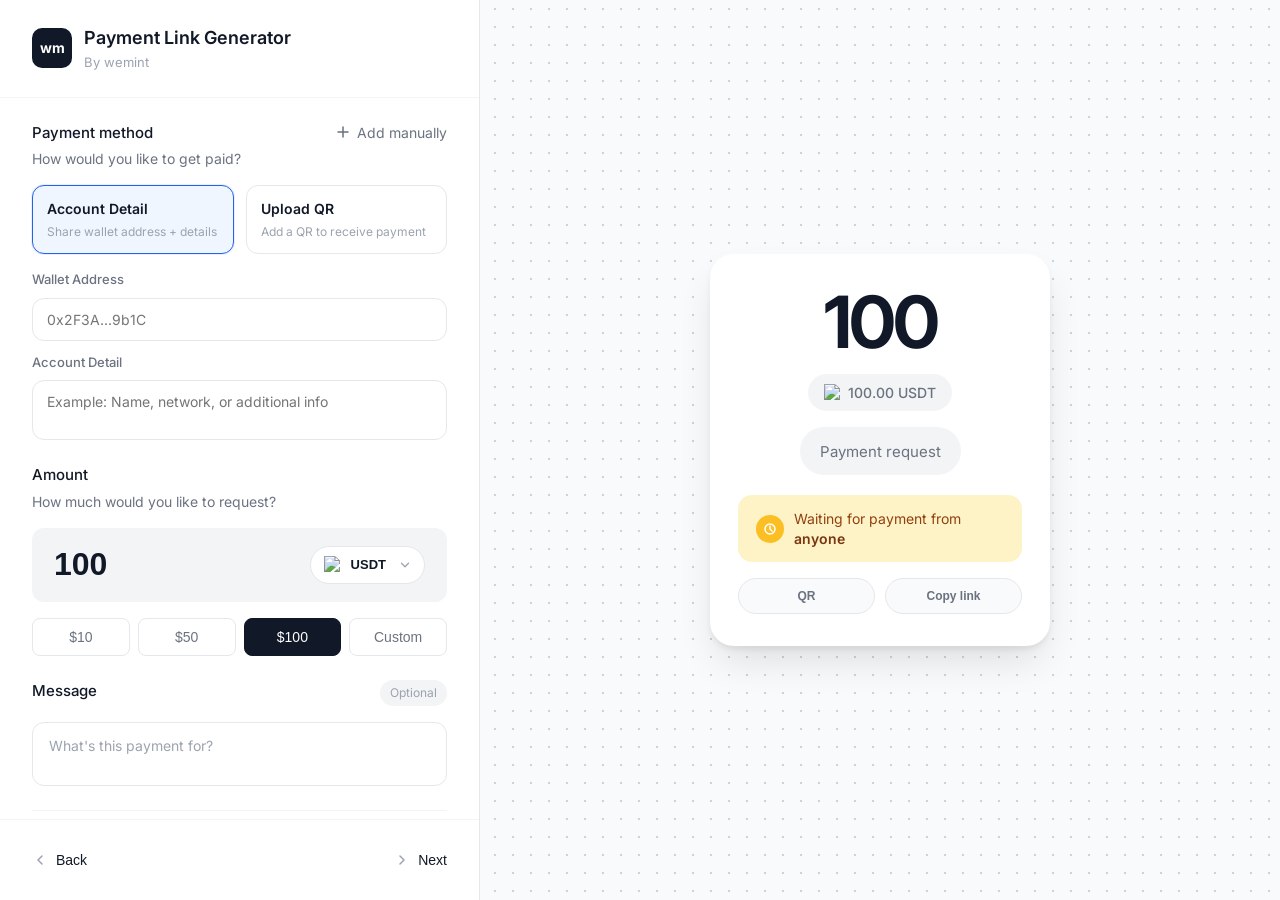
==== checkout.html @ 9725e775 "Initial commit" ====
<!doctype html>
<html lang="en">
  <head>
    <meta charset="UTF-8" />
    <meta name="viewport" content="width=device-width, initial-scale=1" />
    <title>wemint | Request Money</title>
    <link rel="icon" href="../favicon/main.svg" />
    <link rel="stylesheet" href="checkout.css" />
    <link
      href="https://fonts.googleapis.com/css2?family=Inter:wght@400;500;600;700&display=swap"
      rel="stylesheet"
    />
  </head>
  <body class="checkout-page">
    <div class="page-container">
      <!-- Left Panel: Form -->
      <section class="form-panel">
        <header class="form-header">
          <div class="brand">
            <div class="brand-icon">
              <svg width="40" height="40" viewBox="0 0 40 40" fill="none">
                <rect width="40" height="40" rx="10" fill="#111827"/>
                <text x="20" y="25" text-anchor="middle" fill="white" font-size="14" font-weight="700">wm</text>
              </svg>
            </div>
            <div class="brand-info">
              <h1 class="brand-title">Payment Link Generator</h1>
              <p class="brand-subtitle">By wemint</p>
            </div>
          </div>
        </header>

        <div class="form-content">
          <!-- Payment Method Section -->
          <div class="form-section">
            <div class="section-header">
              <div>
                <h2 class="section-title">Payment method</h2>
                <p class="section-subtitle">How would you like to get paid?</p>
              </div>
              <a href="#" class="link-action">
                <svg width="16" height="16" viewBox="0 0 16 16" fill="none">
                  <path d="M8 3V13M3 8H13" stroke="currentColor" stroke-width="1.5" stroke-linecap="round"/>
                </svg>
                Add manually
              </a>
            </div>

            <div class="receive-method">
              <div class="method-options">
                <label class="method-option">
                  <input type="radio" name="receiveMethod" value="details" checked />
                  <div class="method-card">
                    <span class="method-title">Account Detail</span>
                    <span class="method-subtitle">Share wallet address + details</span>
                  </div>
                </label>
                <label class="method-option">
                  <input type="radio" name="receiveMethod" value="qr" />
                  <div class="method-card">
                    <span class="method-title">Upload QR</span>
                    <span class="method-subtitle">Add a QR to receive payment</span>
                  </div>
                </label>
              </div>

              <div class="receive-details" id="receiveDetails">
                <label class="input-group">
                  <span class="input-label">Wallet Address</span>
                  <input
                    type="text"
                    class="text-input"
                    id="walletAddressInput"
                    placeholder="0x2F3A...9b1C"
                    autocomplete="off"
                  />
                </label>
                <label class="input-group">
                  <span class="input-label">Account Detail</span>
                  <textarea
                    class="text-area"
                    id="accountDetailInput"
                    placeholder="Example: Name, network, or additional info"
                    rows="2"
                  ></textarea>
                </label>
              </div>

              <div class="receive-qr hidden" id="receiveQr">
                <label class="upload-card" for="qrUpload">
                  <input type="file" id="qrUpload" accept="image/*" />
                  <div class="upload-icon">
                    <svg width="20" height="20" viewBox="0 0 20 20" fill="none">
                      <path d="M10 4V12" stroke="currentColor" stroke-width="1.5" stroke-linecap="round"/>
                      <path d="M6 8L10 12L14 8" stroke="currentColor" stroke-width="1.5" stroke-linecap="round" stroke-linejoin="round"/>
                      <rect x="3" y="14" width="14" height="3" rx="1.5" stroke="currentColor" stroke-width="1.5"/>
                    </svg>
                  </div>
                  <div class="upload-text">
                    <span class="upload-title">Upload QR to receive payment</span>
                    <span class="upload-subtitle">PNG, JPG up to 5MB</span>
                  </div>
                </label>
              </div>
            </div>

            
          </div>

          <!-- Amount Section -->
          <div class="form-section">
            <div class="section-header">
              <div>
                <h2 class="section-title">Amount</h2>
                <p class="section-subtitle">How much would you like to request?</p>
              </div>
            </div>

            <div class="amount-input-wrapper">
              <input type="number" id="amountInput" class="amount-input" value="100" min="0" step="0.01" />
              <button class="unit-dropdown" id="unitDropdown" type="button">
                <div class="asset-icon tether">
                  <img
                    src="https://cryptologos.cc/logos/tether-usdt-logo.svg?v=002"
                    alt="Tether logo"
                    width="18"
                    height="18"
                  />
                </div>
                <span class="unit-label">USDT</span>
                <svg class="chevron" width="14" height="14" viewBox="0 0 16 16" fill="none">
                  <path d="M4 6L8 10L12 6" stroke="currentColor" stroke-width="1.5" stroke-linecap="round" stroke-linejoin="round"/>
                </svg>
              </button>
            </div>

            <div class="quick-amounts">
              <button class="quick-amount-btn" data-amount="10">$10</button>
              <button class="quick-amount-btn" data-amount="50">$50</button>
              <button class="quick-amount-btn active" data-amount="100">$100</button>
              <button class="quick-amount-btn" data-amount="custom">Custom</button>
            </div>
          </div>

          <!-- Message Section -->
          <div class="form-section">
            <div class="section-header">
              <h2 class="section-title">Message</h2>
              <span class="optional-badge">Optional</span>
            </div>
            <textarea id="messageInput" class="description-input" placeholder="What's this payment for?" rows="2"></textarea>
          </div>

          <!-- Receive Message Toggle -->
          <div class="fiat-toggle">
            <span class="fiat-label">Receive Message</span>
            <label class="toggle">
              <input type="checkbox" id="receiveMessageToggle" />
              <span class="toggle-slider"></span>
            </label>
          </div>
        </div>

        <!-- Navigation Footer -->
        <footer class="form-footer">
          <button class="nav-btn back">
            <svg width="16" height="16" viewBox="0 0 16 16" fill="none">
              <path d="M10 12L6 8L10 4" stroke="currentColor" stroke-width="1.5" stroke-linecap="round" stroke-linejoin="round"/>
            </svg>
            Back
          </button>
          <button class="nav-btn next">
            Next
            <svg width="16" height="16" viewBox="0 0 16 16" fill="none">
              <path d="M6 4L10 8L6 12" stroke="currentColor" stroke-width="1.5" stroke-linecap="round" stroke-linejoin="round"/>
            </svg>
            
          </button>
        </footer>
      </section>

      <!-- Right Panel: Preview -->
      <section class="preview-panel">
        <!-- Floating Payment Card -->
        <div class="preview-card">
          <div class="payment-amount">
            <span class="amount-value" id="previewAmount">100</span>
          </div>

          <div class="payment-crypto">
            <img
              src="https://cryptologos.cc/logos/tether-usdt-logo.svg?v=002"
              alt="Tether logo"
              width="16"
              height="16"
            />
            <span id="previewCrypto">100.00 USDT</span>
          </div>

          <div class="payment-message" id="previewMessageWrap">
            <span id="previewMessage">Payment request</span>
          </div>

          <div class="payment-status">
            <div class="status-icon">
              <svg width="14" height="14" viewBox="0 0 14 14" fill="none">
                <circle cx="7" cy="7" r="5" stroke="currentColor" stroke-width="1.5"/>
                <path d="M7 4V7L9 9" stroke="currentColor" stroke-width="1.5" stroke-linecap="round"/>
              </svg>
            </div>
            <span>Waiting for payment from <strong id="previewRecipient">anyone</strong></span>
          </div>

          <div class="share-row">
            <button class="share-pill" type="button">QR</button>
            <button class="share-pill" type="button">Copy link</button>
          </div>
        </div>
      </section>
    </div>

    <script src="checkout.js"></script>
  </body>
</html>
---- checkout.css ----
:root {
  --bg: #f8fafc;
  --card: #ffffff;
  --text: #111827;
  --text-secondary: #6b7280;
  --text-muted: #9ca3af;
  --border: #e5e7eb;
  --border-light: #f3f4f6;
  --accent: #2563eb;
  --accent-light: #eff6ff;
  --tether: #26A17B;
  --radius: 12px;
  --radius-sm: 8px;
}

* {
  box-sizing: border-box;
  margin: 0;
  padding: 0;
}

body.checkout-page {
  font-family: 'Inter', -apple-system, BlinkMacSystemFont, 'Segoe UI', sans-serif;
  background-color: #f8fafc;
  background-image: radial-gradient(rgba(148, 163, 184, 0.45) 1px, transparent 0);
  background-size: 18px 18px;
  color: var(--text);
  min-height: 100vh;
  line-height: 1.5;
}

/* Page Layout */
.page-container {
  display: grid;
  grid-template-columns: 480px 1fr;
  min-height: 100vh;
}

/* Left Panel - Form */
.form-panel {
  background: var(--card);
  border-right: 1px solid var(--border);
  display: flex;
  flex-direction: column;
  overflow-y: auto;
  max-height: 100vh;
}

.form-header {
  padding: 24px 32px;
  border-bottom: 1px solid var(--border-light);
}

.brand {
  display: flex;
  align-items: center;
  gap: 12px;
}

.brand-icon {
  width: 40px;
  height: 40px;
  display: flex;
  align-items: center;
  justify-content: center;
}

.brand-icon svg {
  width: 40px;
  height: 40px;
}

.brand-title {
  font-size: 18px;
  font-weight: 600;
  margin: 0;
}

.brand-subtitle {
  font-size: 13px;
  color: var(--text-muted);
  margin: 2px 0 0;
}

.form-content {
  flex: 1;
  padding: 24px 32px;
  display: flex;
  flex-direction: column;
  gap: 24px;
  overflow-y: auto;
}

/* Form Sections */
.form-section {
  display: flex;
  flex-direction: column;
  gap: 16px;
}

.section-header {
  display: flex;
  justify-content: space-between;
  align-items: flex-start;
  gap: 16px;
}

.section-title {
  font-size: 15px;
  font-weight: 500;
  margin: 0;
}

.section-subtitle {
  font-size: 14px;
  color: var(--text-secondary);
  margin: 4px 0 0;
}

.link-action {
  display: flex;
  align-items: center;
  gap: 6px;
  color: var(--text-secondary);
  text-decoration: none;
  font-size: 14px;
  transition: color 0.2s;
}

.link-action:hover {
  color: var(--text);
}

.asset-icon {
  width: 24px;
  height: 24px;
  border-radius: 50%;
  display: flex;
  align-items: center;
  justify-content: center;
}

.asset-icon svg {
  width: 20px;
  height: 20px;
}

.chevron {
  color: var(--text-muted);
  margin-left: 4px;
}

/* Payment method style */
.receive-method {
  display: flex;
  flex-direction: column;
  gap: 16px;
}

.method-options {
  display: grid;
  grid-template-columns: repeat(2, minmax(0, 1fr));
  gap: 12px;
}

.method-option input {
  position: absolute;
  opacity: 0;
  pointer-events: none;
}

.method-card {
  border: 1px solid var(--border);
  border-radius: var(--radius);
  padding: 12px 14px;
  display: flex;
  flex-direction: column;
  gap: 4px;
  background: var(--card);
  cursor: pointer;
  transition: all 0.2s;
}

.method-option input:checked + .method-card {
  border-color: var(--accent);
  background: var(--accent-light);
  box-shadow: 0 0 0 1px rgba(37, 99, 235, 0.1);
}

.method-title {
  font-size: 14px;
  font-weight: 600;
  color: var(--text);
}

.method-subtitle {
  font-size: 12px;
  color: var(--text-muted);
}

.receive-details,
.receive-qr {
  display: flex;
  flex-direction: column;
  gap: 12px;
}

.input-group {
  display: flex;
  flex-direction: column;
  gap: 8px;
}

.input-label {
  font-size: 13px;
  font-weight: 500;
  color: var(--text-secondary);
}

.text-input,
.text-area {
  width: 100%;
  padding: 12px 14px;
  border: 1px solid var(--border);
  border-radius: var(--radius);
  font-size: 14px;
  font-family: inherit;
  color: var(--text);
  background: var(--card);
  outline: none;
  transition: border-color 0.2s;
}

.text-area {
  resize: none;
}

.text-input:focus,
.text-area:focus {
  border-color: var(--accent);
}

.upload-card {
  position: relative;
  border: 1px dashed #cbd5f5;
  border-radius: var(--radius);
  padding: 16px;
  display: flex;
  align-items: center;
  gap: 12px;
  background: #f8faff;
  cursor: pointer;
  transition: all 0.2s;
}

.upload-card:hover {
  border-color: var(--accent);
  background: #eef2ff;
}

.upload-card input {
  position: absolute;
  inset: 0;
  opacity: 0;
  cursor: pointer;
}

.upload-icon {
  width: 36px;
  height: 36px;
  border-radius: 12px;
  background: white;
  border: 1px solid var(--border);
  display: flex;
  align-items: center;
  justify-content: center;
  color: var(--accent);
  flex-shrink: 0;
}

.upload-text {
  display: flex;
  flex-direction: column;
  gap: 4px;
}

.upload-title {
  font-size: 14px;
  font-weight: 600;
  color: var(--text);
}

.upload-subtitle {
  font-size: 12px;
  color: var(--text-muted);
}

/* Amount Input */
.amount-input-wrapper {
  display: flex;
  align-items: center;
  gap: 8px;
  padding: 16px 20px;
  background: var(--border-light);
  border-radius: var(--radius);
  border: 2px solid transparent;
  transition: all 0.2s;
}

.amount-input-wrapper:focus-within {
  border-color: var(--accent);
  background: var(--card);
}

.amount-input {
  flex: 1;
  border: none;
  background: transparent;
  font-size: 32px;
  font-weight: 600;
  color: var(--text);
  outline: none;
  min-width: 0;
}

.amount-input::-webkit-inner-spin-button,
.amount-input::-webkit-outer-spin-button {
  -webkit-appearance: none;
  margin: 0;
}

.unit-dropdown {
  display: inline-flex;
  align-items: center;
  gap: 8px;
  padding: 8px 12px;
  background: var(--card);
  border: 1px solid var(--border);
  border-radius: 999px;
  font-size: 13px;
  font-weight: 600;
  color: var(--text);
  cursor: pointer;
  transition: all 0.2s;
}

.unit-dropdown:hover {
  border-color: #d1d5db;
}

.unit-dropdown .asset-icon {
  width: 20px;
  height: 20px;
}

.unit-label {
  line-height: 1;
}

/* Quick Amount Buttons */
.quick-amounts {
  display: flex;
  gap: 8px;
}

.quick-amount-btn {
  flex: 1;
  padding: 10px 16px;
  background: var(--card);
  border: 1px solid var(--border);
  border-radius: var(--radius-sm);
  font-size: 14px;
  font-weight: 500;
  color: var(--text-secondary);
  cursor: pointer;
  transition: all 0.2s;
}

.quick-amount-btn:hover {
  border-color: #d1d5db;
  color: var(--text);
}

.quick-amount-btn.active {
  background: var(--text);
  border-color: var(--text);
  color: white;
}

/* Promo Card */
.promo-card {
  display: flex;
  align-items: center;
  gap: 16px;
  padding: 16px 20px;
  background: var(--card);
  border: 1px solid var(--border);
  border-radius: var(--radius);
}

.promo-icons {
  display: flex;
  align-items: center;
  gap: 8px;
}

.promo-icon {
  width: 32px;
  height: 32px;
  border-radius: 8px;
  display: flex;
  align-items: center;
  justify-content: center;
}

.promo-icon svg {
  width: 24px;
  height: 24px;
}

.promo-arrow {
  color: var(--text-muted);
}

.promo-badge {
  padding: 4px 10px;
  background: #dcfce7;
  color: #16a34a;
  font-size: 12px;
  font-weight: 600;
  border-radius: 999px;
  white-space: nowrap;
}

.promo-content {
  flex: 1;
  min-width: 0;
}

.promo-title {
  font-size: 14px;
  font-weight: 500;
  margin: 0;
  color: var(--text);
}

.promo-link {
  font-size: 13px;
  color: var(--text-secondary);
  text-decoration: underline;
  text-underline-offset: 2px;
}

/* Description Input */
.description-input {
  padding: 14px 16px;
  background: var(--card);
  border: 1px solid var(--border);
  border-radius: var(--radius);
  font-family: inherit;
  font-size: 14px;
  color: var(--text);
  resize: none;
  outline: none;
  transition: border-color 0.2s;
}

.description-input:focus {
  border-color: var(--accent);
}

.description-input::placeholder {
  color: var(--text-muted);
}

.optional-badge {
  font-size: 12px;
  color: var(--text-muted);
  padding: 4px 10px;
  background: var(--border-light);
  border-radius: 999px;
}

/* Fiat Toggle */
.fiat-toggle {
  display: flex;
  align-items: center;
  justify-content: space-between;
  padding: 16px 0;
  border-top: 1px solid var(--border-light);
}

.fiat-label {
  font-size: 15px;
  font-weight: 500;
}

.toggle {
  position: relative;
  display: inline-block;
  width: 44px;
  height: 24px;
}

.toggle input {
  opacity: 0;
  width: 0;
  height: 0;
}

.toggle-slider {
  position: absolute;
  cursor: pointer;
  inset: 0;
  background: var(--border);
  border-radius: 24px;
  transition: 0.2s;
}

.toggle-slider::before {
  content: '';
  position: absolute;
  width: 18px;
  height: 18px;
  left: 3px;
  bottom: 3px;
  background: white;
  border-radius: 50%;
  transition: 0.2s;
  box-shadow: 0 1px 3px rgba(0,0,0,0.1);
}

.toggle input:checked + .toggle-slider {
  background: var(--accent);
}

.toggle input:checked + .toggle-slider::before {
  transform: translateX(20px);
}

/* Form Footer - Navigation */
.form-footer {
  display: flex;
  justify-content: space-between;
  padding: 20px 32px;
  border-top: 1px solid var(--border-light);
  background: var(--card);
}

.nav-btn {
  display: flex;
  align-items: center;
  gap: 8px;
  padding: 12px 0;
  background: transparent;
  border: none;
  font-size: 14px;
  font-weight: 500;
  color: var(--text);
  cursor: pointer;
  transition: color 0.2s;
}

.nav-btn:hover {
  color: var(--accent);
}

.nav-btn svg {
  color: var(--text-muted);
}

.nav-hint {
  display: block;
  font-size: 12px;
  font-weight: 400;
  color: var(--text-muted);
  margin-top: 2px;
}

.nav-btn.back {
  flex-direction: row;
}

.nav-btn.back .nav-hint {
  order: 1;
  margin-left: 24px;
}

.nav-btn.next {
  flex-direction: row-reverse;
  text-align: right;
}

.nav-btn.next .nav-hint {
  order: -1;
  margin-right: 24px;
}

/* ================================
   Right Panel - Preview
   ================================ */
.preview-panel {
  position: relative;
  display: flex;
  align-items: center;
  justify-content: center;
  padding: 48px;
  overflow: hidden;
  background: transparent;
}

.preview-panel::before {
  content: none;
}

/* ================================
   Floating Payment Card
   ================================ */
.preview-card {
  position: relative;
  z-index: 1;
  width: 100%;
  max-width: 340px;
  background: white;
  border-radius: 24px;
  padding: 32px 28px;
  display: flex;
  flex-direction: column;
  align-items: center;
  gap: 16px;
  box-shadow:
    0 4px 6px -1px rgba(0, 0, 0, 0.08),
    0 20px 40px -8px rgba(0, 0, 0, 0.12),
    0 0 0 1px rgba(255, 255, 255, 0.1);
}

/* Amount Display */
.amount-value {
  font-size: 72px;
  font-weight: 700;
  color: var(--text);
  line-height: 1;
  letter-spacing: -3px;
}

/* Crypto Info */
.payment-crypto {
  display: flex;
  align-items: center;
  gap: 8px;
  padding: 8px 16px;
  background: var(--border-light);
  border-radius: 999px;
}

.payment-crypto svg {
  flex-shrink: 0;
}

.payment-crypto span {
  font-size: 14px;
  font-weight: 500;
  color: var(--text-secondary);
}

/* Message Bubble */
.payment-message {
  background: var(--border-light);
  padding: 12px 20px;
  border-radius: 999px;
  max-width: 100%;
}

.payment-message span {
  font-size: 15px;
  color: var(--text-secondary);
}

/* Status Indicator */
.payment-status {
  display: flex;
  align-items: center;
  gap: 10px;
  padding: 14px 18px;
  background: #fef3c7;
  border-radius: 14px;
  width: 100%;
  margin-top: 4px;
}

.status-icon {
  width: 28px;
  height: 28px;
  border-radius: 50%;
  background: #fbbf24;
  color: white;
  display: flex;
  align-items: center;
  justify-content: center;
  flex-shrink: 0;
}

.payment-status span {
  font-size: 14px;
  color: #92400e;
  line-height: 1.4;
}

.payment-status strong {
  color: #78350f;
  font-weight: 600;
}

.share-row {
  width: 100%;
  display: grid;
  grid-template-columns: repeat(2, minmax(0, 1fr));
  gap: 10px;
}

.share-pill {
  border: 1px solid var(--border);
  background: #f9fafb;
  border-radius: 999px;
  padding: 10px 12px;
  font-size: 12px;
  font-weight: 600;
  color: var(--text-secondary);
  cursor: pointer;
}

/* Responsive */
@media (max-width: 1024px) {
  .page-container {
    grid-template-columns: 1fr;
  }

  .form-panel {
    max-height: none;
    border-right: none;
    border-bottom: 1px solid var(--border);
  }

  .preview-panel {
    padding: 64px 24px;
    min-height: 500px;
  }
}

@media (max-width: 640px) {
  .form-header,
  .form-content,
  .form-footer {
    padding-left: 20px;
    padding-right: 20px;
  }

  .preview-card {
    max-width: 300px;
    padding: 28px 24px;
  }

  .amount-value {
    font-size: 56px;
  }


  .quick-amounts {
    flex-wrap: wrap;
  }

  .quick-amount-btn {
    flex: 0 0 calc(50% - 4px);
  }

  .method-options {
    grid-template-columns: 1fr;
  }
}

/* Hidden utility */
.hidden {
  display: none !important;
}
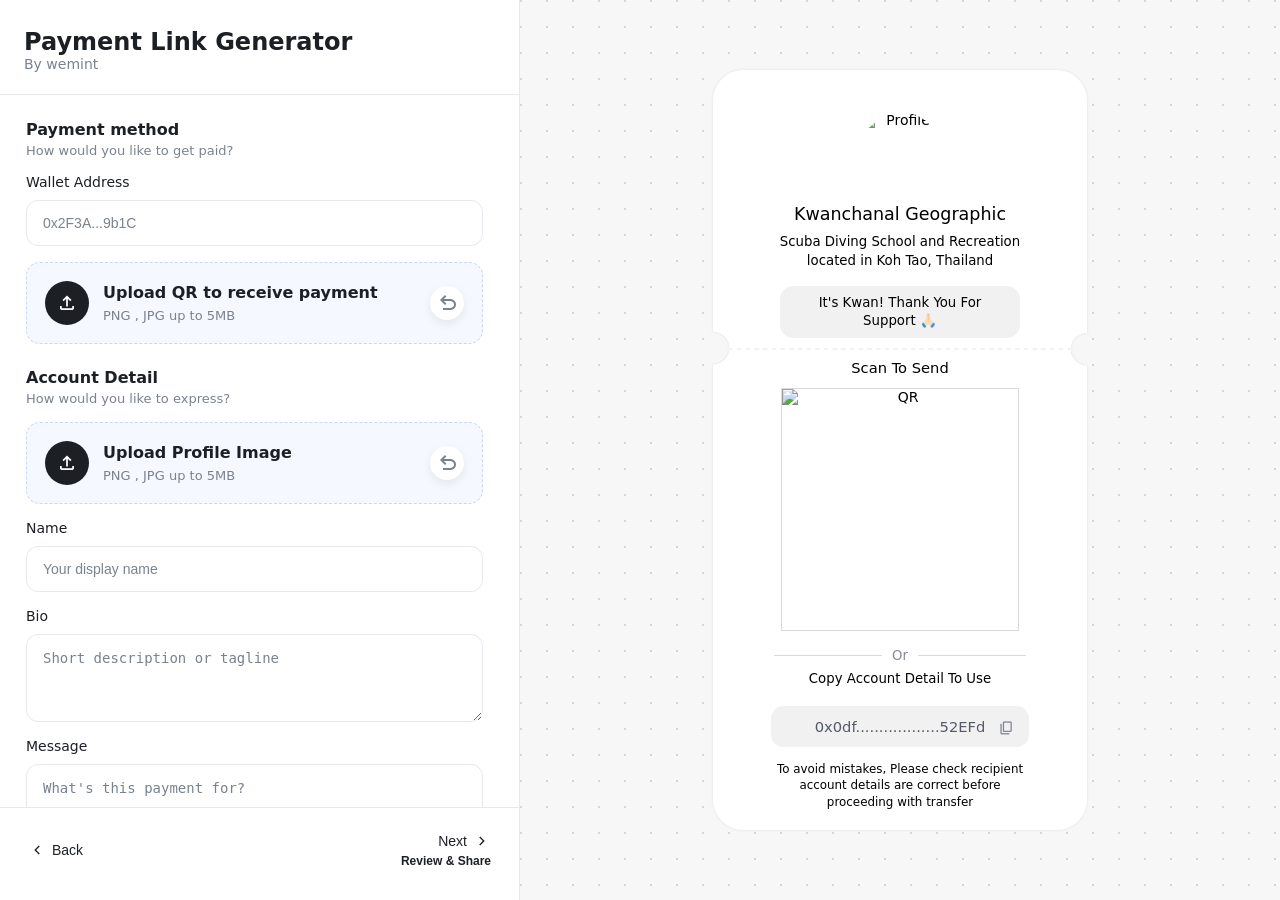
==== commit 2b103336: "Add review share and download" ====
--- a/checkout.html
+++ b/checkout.html
@@ -1,224 +1,205 @@
 <!doctype html>
-<html lang="en">
+<html lang="th">
   <head>
     <meta charset="UTF-8" />
     <meta name="viewport" content="width=device-width, initial-scale=1" />
-    <title>wemint | Request Money</title>
-    <link rel="icon" href="../favicon/main.svg" />
+    <title>Payment Link Generator</title>
+    <link
+      rel="stylesheet"
+      href="https://fonts.googleapis.com/css2?family=Material+Symbols+Outlined:opsz,wght,FILL,GRAD@20..48,100..700,0..1,-50..200"
+    />
+    <link
+      rel="stylesheet"
+      href="https://cdnjs.cloudflare.com/ajax/libs/cropperjs/1.5.6/cropper.min.css"
+    />
     <link rel="stylesheet" href="checkout.css" />
-    <link
-      href="https://fonts.googleapis.com/css2?family=Inter:wght@400;500;600;700&display=swap"
-      rel="stylesheet"
-    />
   </head>
-  <body class="checkout-page">
-    <div class="page-container">
-      <!-- Left Panel: Form -->
-      <section class="form-panel">
-        <header class="form-header">
-          <div class="brand">
-            <div class="brand-icon">
-              <svg width="40" height="40" viewBox="0 0 40 40" fill="none">
-                <rect width="40" height="40" rx="10" fill="#111827"/>
-                <text x="20" y="25" text-anchor="middle" fill="white" font-size="14" font-weight="700">wm</text>
-              </svg>
-            </div>
-            <div class="brand-info">
-              <h1 class="brand-title">Payment Link Generator</h1>
-              <p class="brand-subtitle">By wemint</p>
-            </div>
+  <body>
+    <div class="app">
+      <aside class="sidebar">
+        <header class="sidebar__header">
+          <div class="sidebar__logo">wm</div>
+          <div>
+            <h1>Payment Link Generator</h1>
+            <p class="muted">By wemint</p>
           </div>
         </header>
 
-        <div class="form-content">
-          <!-- Payment Method Section -->
-          <div class="form-section">
-            <div class="section-header">
-              <div>
-                <h2 class="section-title">Payment method</h2>
-                <p class="section-subtitle">How would you like to get paid?</p>
-              </div>
-              <a href="#" class="link-action">
-                <svg width="16" height="16" viewBox="0 0 16 16" fill="none">
-                  <path d="M8 3V13M3 8H13" stroke="currentColor" stroke-width="1.5" stroke-linecap="round"/>
-                </svg>
-                Add manually
-              </a>
-            </div>
-
-            <div class="receive-method">
-              <div class="method-options">
-                <label class="method-option">
-                  <input type="radio" name="receiveMethod" value="details" checked />
-                  <div class="method-card">
-                    <span class="method-title">Account Detail</span>
-                    <span class="method-subtitle">Share wallet address + details</span>
-                  </div>
-                </label>
-                <label class="method-option">
-                  <input type="radio" name="receiveMethod" value="qr" />
-                  <div class="method-card">
-                    <span class="method-title">Upload QR</span>
-                    <span class="method-subtitle">Add a QR to receive payment</span>
-                  </div>
-                </label>
-              </div>
-
-              <div class="receive-details" id="receiveDetails">
-                <label class="input-group">
-                  <span class="input-label">Wallet Address</span>
-                  <input
-                    type="text"
-                    class="text-input"
-                    id="walletAddressInput"
-                    placeholder="0x2F3A...9b1C"
-                    autocomplete="off"
-                  />
-                </label>
-                <label class="input-group">
-                  <span class="input-label">Account Detail</span>
-                  <textarea
-                    class="text-area"
-                    id="accountDetailInput"
-                    placeholder="Example: Name, network, or additional info"
-                    rows="2"
-                  ></textarea>
-                </label>
-              </div>
-
-              <div class="receive-qr hidden" id="receiveQr">
-                <label class="upload-card" for="qrUpload">
-                  <input type="file" id="qrUpload" accept="image/*" />
-                  <div class="upload-icon">
-                    <svg width="20" height="20" viewBox="0 0 20 20" fill="none">
-                      <path d="M10 4V12" stroke="currentColor" stroke-width="1.5" stroke-linecap="round"/>
-                      <path d="M6 8L10 12L14 8" stroke="currentColor" stroke-width="1.5" stroke-linecap="round" stroke-linejoin="round"/>
-                      <rect x="3" y="14" width="14" height="3" rx="1.5" stroke="currentColor" stroke-width="1.5"/>
-                    </svg>
-                  </div>
-                  <div class="upload-text">
-                    <span class="upload-title">Upload QR to receive payment</span>
-                    <span class="upload-subtitle">PNG, JPG up to 5MB</span>
-                  </div>
-                </label>
-              </div>
-            </div>
-
-            
-          </div>
-
-          <!-- Amount Section -->
-          <div class="form-section">
-            <div class="section-header">
-              <div>
-                <h2 class="section-title">Amount</h2>
-                <p class="section-subtitle">How much would you like to request?</p>
-              </div>
-            </div>
-
-            <div class="amount-input-wrapper">
-              <input type="number" id="amountInput" class="amount-input" value="100" min="0" step="0.01" />
-              <button class="unit-dropdown" id="unitDropdown" type="button">
-                <div class="asset-icon tether">
-                  <img
-                    src="https://cryptologos.cc/logos/tether-usdt-logo.svg?v=002"
-                    alt="Tether logo"
-                    width="18"
-                    height="18"
-                  />
-                </div>
-                <span class="unit-label">USDT</span>
-                <svg class="chevron" width="14" height="14" viewBox="0 0 16 16" fill="none">
-                  <path d="M4 6L8 10L12 6" stroke="currentColor" stroke-width="1.5" stroke-linecap="round" stroke-linejoin="round"/>
-                </svg>
-              </button>
-            </div>
-
-            <div class="quick-amounts">
-              <button class="quick-amount-btn" data-amount="10">$10</button>
-              <button class="quick-amount-btn" data-amount="50">$50</button>
-              <button class="quick-amount-btn active" data-amount="100">$100</button>
-              <button class="quick-amount-btn" data-amount="custom">Custom</button>
-            </div>
-          </div>
-
-          <!-- Message Section -->
-          <div class="form-section">
-            <div class="section-header">
-              <h2 class="section-title">Message</h2>
-              <span class="optional-badge">Optional</span>
-            </div>
-            <textarea id="messageInput" class="description-input" placeholder="What's this payment for?" rows="2"></textarea>
-          </div>
-
-          <!-- Receive Message Toggle -->
-          <div class="fiat-toggle">
-            <span class="fiat-label">Receive Message</span>
-            <label class="toggle">
-              <input type="checkbox" id="receiveMessageToggle" />
-              <span class="toggle-slider"></span>
-            </label>
-          </div>
-        </div>
-
-        <!-- Navigation Footer -->
-        <footer class="form-footer">
-          <button class="nav-btn back">
-            <svg width="16" height="16" viewBox="0 0 16 16" fill="none">
-              <path d="M10 12L6 8L10 4" stroke="currentColor" stroke-width="1.5" stroke-linecap="round" stroke-linejoin="round"/>
-            </svg>
+        <div class="sidebar__body">
+          <div class="sidebar__section" data-step="form">
+            <section class="block">
+              <div class="block__head">
+                <div>
+                  <h2>Payment method</h2>
+                  <p class="muted">How would you like to get paid?</p>
+                </div>
+              </div>
+              <label class="field">
+                <span>Wallet Address</span>
+                <input id="wallet" type="text" placeholder="0x2F3A...9b1C" />
+              </label>
+              <label class="upload-card upload-card--input">
+                <input id="qr-upload" type="file" accept="image/*" />
+                <div class="upload-card__icon">
+                  <span class="material-symbols-outlined">upload</span>
+                </div>
+                <div>
+                  <h3>Upload QR to receive payment</h3>
+                  <p class="muted">PNG , JPG up to 5MB</p>
+                </div>
+                <button class="upload-reset" type="button" data-reset="qr" aria-label="Reset QR">
+                  <span class="material-symbols-outlined">undo</span>
+                </button>
+              </label>
+            </section>
+
+            <section class="block">
+              <div class="block__head">
+                <div>
+                  <h2>Account Detail</h2>
+                  <p class="muted">How would you like to express?</p>
+                </div>
+              </div>
+              <label class="upload-card upload-card--input">
+                <input id="avatar-upload" type="file" accept="image/*" />
+                <div class="upload-card__icon">
+                  <span class="material-symbols-outlined">upload</span>
+                </div>
+                <div>
+                  <h3>Upload Profile Image</h3>
+                  <p class="muted">PNG , JPG up to 5MB</p>
+                </div>
+                <button class="upload-reset" type="button" data-reset="avatar" aria-label="Reset avatar">
+                  <span class="material-symbols-outlined">undo</span>
+                </button>
+              </label>
+              <label class="field">
+                <span>Name</span>
+                <input id="name" type="text" placeholder="Your display name" />
+              </label>
+              <label class="field">
+                <span>Bio</span>
+                <textarea id="bio" rows="3" placeholder="Short description or tagline"></textarea>
+              </label>
+              <label class="field">
+                <span>Message</span>
+                <textarea id="message" rows="2" placeholder="What's this payment for?"></textarea>
+              </label>
+            </section>
+          </div>
+
+          <div class="sidebar__section is-hidden" data-step="review">
+            <section class="block">
+              <div class="block__head">
+                <div>
+                  <h2>Review & Share</h2>
+                  <p class="muted">Copy or share your payment link.</p>
+                </div>
+              </div>
+              <label class="field">
+                <span>Share link</span>
+                <input id="share-link" type="text" readonly value="wemint.link/kwanchanal" />
+              </label>
+              <div class="share-actions">
+                <button class="share-btn" type="button" data-copy="#share-link">
+                  <span class="material-symbols-outlined">content_copy</span>
+                  Copy link
+                </button>
+                <button class="share-btn ghost" id="share-btn" type="button">
+                  <span class="material-symbols-outlined">share</span>
+                  Share link
+                </button>
+                <button class="share-btn ghost" id="download-btn" type="button">
+                  <span class="material-symbols-outlined">download</span>
+                  Download image
+                </button>
+              </div>
+              <p class="muted share-note">Share to recipient transfer for easy payment.</p>
+            </section>
+          </div>
+        </div>
+
+        <div class="sidebar__footer">
+          <button class="nav-btn" id="btn-back" type="button">
+            <span class="material-symbols-outlined">chevron_left</span>
             Back
           </button>
-          <button class="nav-btn next">
-            Next
-            <svg width="16" height="16" viewBox="0 0 16 16" fill="none">
-              <path d="M6 4L10 8L6 12" stroke="currentColor" stroke-width="1.5" stroke-linecap="round" stroke-linejoin="round"/>
-            </svg>
-            
+          <button class="nav-btn nav-btn--stack" id="btn-next" type="button">
+            <span class="nav-btn__top">
+              Next
+              <span class="material-symbols-outlined">chevron_right</span>
+            </span>
+            <span class="nav-btn__sub">Review & Share</span>
           </button>
-        </footer>
-      </section>
-
-      <!-- Right Panel: Preview -->
-      <section class="preview-panel">
-        <!-- Floating Payment Card -->
-        <div class="preview-card">
-          <div class="payment-amount">
-            <span class="amount-value" id="previewAmount">100</span>
-          </div>
-
-          <div class="payment-crypto">
-            <img
-              src="https://cryptologos.cc/logos/tether-usdt-logo.svg?v=002"
-              alt="Tether logo"
-              width="16"
-              height="16"
-            />
-            <span id="previewCrypto">100.00 USDT</span>
-          </div>
-
-          <div class="payment-message" id="previewMessageWrap">
-            <span id="previewMessage">Payment request</span>
-          </div>
-
-          <div class="payment-status">
-            <div class="status-icon">
-              <svg width="14" height="14" viewBox="0 0 14 14" fill="none">
-                <circle cx="7" cy="7" r="5" stroke="currentColor" stroke-width="1.5"/>
-                <path d="M7 4V7L9 9" stroke="currentColor" stroke-width="1.5" stroke-linecap="round"/>
-              </svg>
+        </div>
+      </aside>
+
+      <main class="canvas">
+        <div class="phone">
+          <div class="preview-card">
+            <img class="preview-card__bg" src="asset/phone-bg2.png" alt="" />
+            <div class="preview-card__content">
+              <div class="preview-top">
+                <img class="preview-avatar" src="asset/phone-profile.png" alt="Profile" />
+                <h3 id="preview-name">Kwanchanal Geographic</h3>
+                <p id="preview-detail">
+                  Scuba Diving School and Recreation
+                  <br />
+                  located in Koh Tao, Thailand
+                </p>
+                <div class="preview-message" id="preview-message">
+                  It's Kwan! Thank You For Support 🙏🏻
+                </div>
+              </div>
+              <div class="preview-scan">
+                <p class="preview-label">Scan To Send</p>
+                <div class="preview-qr">
+                  <img src="asset/phone-qr.png" alt="QR" />
+                </div>
+                <div class="preview-or">
+                  <span class="preview-or__line"></span>
+                  <span class="preview-or__text">Or</span>
+                  <span class="preview-or__line"></span>
+                </div>
+                <p class="preview-copy-title">Copy Account Detail To Use</p>
+                <div class="preview-pill">
+                  <span id="preview-wallet">0x0df..................52EFd</span>
+                  <span class="material-symbols-outlined preview-copy-icon" aria-hidden="true">content_copy</span>
+                </div>
+                <p class="preview-note">
+                  To avoid mistakes, Please check recipient account details are correct before proceeding with transfer
+                </p>
+              </div>
             </div>
-            <span>Waiting for payment from <strong id="previewRecipient">anyone</strong></span>
-          </div>
-
-          <div class="share-row">
-            <button class="share-pill" type="button">QR</button>
-            <button class="share-pill" type="button">Copy link</button>
-          </div>
-        </div>
-      </section>
+          </div>
+        </div>
+      </main>
     </div>
 
+    <div class="crop-modal" id="crop-modal" aria-hidden="true" role="dialog" aria-modal="true">
+      <div class="crop-modal__backdrop" data-close></div>
+      <div class="crop-modal__panel">
+        <div class="crop-modal__header">
+          <h3 id="crop-title">Crop image</h3>
+          <button class="crop-modal__close" type="button" data-close aria-label="Close">
+            <span class="material-symbols-outlined">close</span>
+          </button>
+        </div>
+        <div class="crop-modal__body">
+          <div class="crop-modal__viewport">
+            <img id="crop-image" alt="Crop preview" />
+          </div>
+          <p class="crop-modal__hint muted">Drag to crop into a square.</p>
+        </div>
+        <div class="crop-modal__footer">
+          <button class="btn ghost" type="button" data-close>Cancel</button>
+          <button class="btn primary" id="crop-apply" type="button">Apply</button>
+        </div>
+      </div>
+    </div>
+
+    <script src="https://cdnjs.cloudflare.com/ajax/libs/cropperjs/1.5.6/cropper.min.js"></script>
     <script src="checkout.js"></script>
+    <script src="https://cdnjs.cloudflare.com/ajax/libs/html2canvas/1.4.1/html2canvas.min.js"></script>
   </body>
 </html>
--- a/checkout.css
+++ b/checkout.css
@@ -1,784 +1,749 @@
+@import url("https://fonts.googleapis.com/css2?family=Google+Sans:wght@400;500;600;700&display=swap");
+
 :root {
-  --bg: #f8fafc;
+  color-scheme: light;
+  font-family: "Google Sans", "Google Sans Text", system-ui, sans-serif;
+  --bg: #f7f7f8;
   --card: #ffffff;
-  --text: #111827;
-  --text-secondary: #6b7280;
-  --text-muted: #9ca3af;
-  --border: #e5e7eb;
-  --border-light: #f3f4f6;
-  --accent: #2563eb;
-  --accent-light: #eff6ff;
-  --tether: #26A17B;
-  --radius: 12px;
-  --radius-sm: 8px;
+  --text: #1c1f24;
+  --muted: #7a828f;
+  --border: #e6e8ee;
+  --shadow: 0 16px 36px rgba(18, 20, 24, 0.08);
+  --shadow-soft: 0 6px 16px rgba(18, 20, 24, 0.06);
+  --radius-lg: 18px;
+  --radius-md: 14px;
+  --radius-sm: 10px;
 }
 
 * {
   box-sizing: border-box;
-  margin: 0;
-  padding: 0;
-}
-
-body.checkout-page {
-  font-family: 'Inter', -apple-system, BlinkMacSystemFont, 'Segoe UI', sans-serif;
-  background-color: #f8fafc;
-  background-image: radial-gradient(rgba(148, 163, 184, 0.45) 1px, transparent 0);
-  background-size: 18px 18px;
+}
+
+body {
+  margin: 0;
+  background-color: var(--bg);
+  background-image:
+    radial-gradient(circle at 1px 1px, rgba(168, 173, 182, 0.45) 1px, transparent 1.1px);
+  background-size: 26px 26px;
+  background-position: 0 0;
   color: var(--text);
   min-height: 100vh;
-  line-height: 1.5;
-}
-
-/* Page Layout */
-.page-container {
-  display: grid;
-  grid-template-columns: 480px 1fr;
+  height: 100%;
+  overflow: hidden;
+}
+
+.app {
+  display: grid;
+  grid-template-columns: minmax(360px, 520px) 1fr;
   min-height: 100vh;
-}
-
-/* Left Panel - Form */
-.form-panel {
+  height: 100vh;
+}
+
+.sidebar {
   background: var(--card);
   border-right: 1px solid var(--border);
+  padding: 0;
   display: flex;
   flex-direction: column;
-  overflow-y: auto;
+  gap: 0.5px;
   max-height: 100vh;
-}
-
-.form-header {
-  padding: 24px 32px;
-  border-bottom: 1px solid var(--border-light);
-}
-
-.brand {
-  display: flex;
-  align-items: center;
+  overflow: hidden;
+  height: 100vh;
+  position: sticky;
+  top: 0;
+}
+
+.sidebar__header {
+  display: grid;
+  gap: 6px;
+  padding: 28px 24px 22px;
+  border-bottom: 1px solid var(--border);
+}
+
+.sidebar__logo {
+  width: 48px;
+  height: 48px;
+  background: #1c1f24;
+  border-radius: 12px;
+  display: flex;
+  align-items: center;
+  justify-content: center;
+  color: #fff;
+  font-size: 16px;
+  font-weight: 500;
+  flex-shrink: 0;
+  display: none;
+}
+
+.sidebar__header h1 {
+  margin: 0;
+  font-size: 24px;
+  font-weight: 600;
+}
+
+.sidebar__header p {
+  margin: 0;
+  font-size: 14px;
+}
+
+.muted {
+  color: var(--muted);
+}
+
+.sidebar__body {
+  padding: 24px;
+  overflow-y: scroll;
+  scrollbar-gutter: stable;
+  display: grid;
+  gap: 24px;
+  scrollbar-width: thin;
+  scrollbar-color: #c6cbd6 transparent;
+  flex: 1;
+  min-height: 0;
+}
+
+.sidebar__section {
+  display: grid;
+  gap: 24px;
+}
+
+.sidebar__section.is-hidden {
+  display: none;
+}
+
+.sidebar__body::-webkit-scrollbar {
+  width: 10px;
+}
+
+.sidebar__body::-webkit-scrollbar-track {
+  background: transparent;
+}
+
+.sidebar__body::-webkit-scrollbar-thumb {
+  background: #c6cbd6;
+  border-radius: 999px;
+  border: 2px solid transparent;
+  background-clip: content-box;
+}
+
+.choice-grid {
+  display: grid;
+  grid-template-columns: repeat(2, minmax(0, 1fr));
   gap: 12px;
 }
 
-.brand-icon {
-  width: 40px;
-  height: 40px;
-  display: flex;
-  align-items: center;
+.choice {
+  border: 1px solid var(--border);
+  border-radius: var(--radius-md);
+  padding: 16px 14px;
+  display: grid;
+  gap: 6px;
+  cursor: pointer;
+  background: #ffffff;
+  transition: all 0.15s ease;
+}
+
+.choice input {
+  display: none;
+}
+
+.choice.is-active {
+  border-color: #5b8def;
+  border-width: 2px;
+  background: #eef4ff;
+  padding: 15px 13px;
+}
+
+.choice__title {
+  font-weight: 600;
+  font-size: 14px;
+  color: var(--text);
+}
+
+.choice.is-active .choice__title {
+  color: #1c1f24;
+}
+
+.choice__desc {
+  font-size: 12px;
+  color: var(--muted);
+  line-height: 1.4;
+}
+
+.upload-card {
+  border: 1px dashed #c9d6ff;
+  border-radius: var(--radius-md);
+  background: #f6f8ff;
+  padding: 18px 18px;
+  display: grid;
+  grid-template-columns: auto 1fr auto;
+  gap: 14px;
+  align-items: center;
+}
+
+.upload-card--input {
+  cursor: pointer;
+}
+
+.upload-card--input input {
+  display: none;
+}
+
+.upload-card--input:focus-within {
+  border-color: #5b8def;
+  box-shadow: 0 0 0 3px rgba(91, 141, 239, 0.18);
+}
+
+.upload-card__icon {
+  width: 44px;
+  height: 44px;
+  border-radius: 999px;
+  border: 0;
+  background: #1c1f24;
+  display: grid;
+  place-items: center;
+  color: #fff;
+}
+
+.upload-reset {
+  border: 0;
+  background: #fff;
+  border-radius: 999px;
+  width: 34px;
+  height: 34px;
+  display: grid;
+  place-items: center;
+  color: #7a828f;
+  cursor: pointer;
+  box-shadow: 0 4px 10px rgba(18, 20, 24, 0.08);
+}
+
+.upload-reset:hover {
+  color: #1c1f24;
+}
+
+.share-actions {
+  display: grid;
+  gap: 12px;
+}
+
+.share-btn {
+  border: 0;
+  background: #1c1f24;
+  color: #fff;
+  border-radius: 999px;
+  padding: 12px 16px;
+  font-size: 14px;
+  display: inline-flex;
+  align-items: center;
+  gap: 8px;
+  cursor: pointer;
   justify-content: center;
 }
 
-.brand-icon svg {
-  width: 40px;
-  height: 40px;
-}
-
-.brand-title {
-  font-size: 18px;
+.share-btn.ghost {
+  background: #f3f4f6;
+  color: var(--text);
+}
+
+.share-note {
+  font-size: 12px;
+  margin: 0;
+}
+
+.upload-card__icon .material-symbols-outlined {
+  font-size: 22px;
+}
+
+.upload-card h3 {
+  margin: 0 0 6px;
+  font-size: 16px;
   font-weight: 600;
-  margin: 0;
-}
-
-.brand-subtitle {
+}
+
+.upload-card p {
+  margin: 0;
   font-size: 13px;
-  color: var(--text-muted);
-  margin: 2px 0 0;
-}
-
-.form-content {
-  flex: 1;
-  padding: 24px 32px;
-  display: flex;
-  flex-direction: column;
-  gap: 24px;
-  overflow-y: auto;
-}
-
-/* Form Sections */
-.form-section {
-  display: flex;
-  flex-direction: column;
+}
+
+.block {
+  display: grid;
   gap: 16px;
-}
-
-.section-header {
+  padding: 0 2px;
+}
+
+.block__head {
   display: flex;
   justify-content: space-between;
   align-items: flex-start;
+  gap: 10px;
+}
+
+.block__head h2 {
+  margin: 0 0 4px;
+  font-size: 16px;
+  font-weight: 600;
+}
+
+.block__head p {
+  margin: 0;
+  font-size: 13px;
+}
+
+.link-btn {
+  border: 0;
+  background: transparent;
+  color: var(--muted);
+  font-size: 13px;
+  display: inline-flex;
+  align-items: center;
+  gap: 4px;
+  cursor: pointer;
+  padding: 4px 0;
+}
+
+.link-btn .material-symbols-outlined {
+  font-size: 18px;
+}
+
+.link-btn:hover {
+  color: var(--text);
+}
+
+.field {
+  display: grid;
+  gap: 10px;
+  font-size: 14px;
+  color: var(--text);
+  font-weight: 500;
+}
+
+.field__row {
+  display: flex;
+  align-items: center;
+  justify-content: space-between;
+}
+
+.field em {
+  font-style: normal;
+  color: #5b8def;
+  font-size: 13px;
+  font-weight: 400;
+}
+
+.field input,
+.field textarea {
+  padding: 14px 16px;
+  border-radius: 12px;
+  border: 1px solid #e6e8ee;
+  font-size: 14px;
+  background: #ffffff;
+  color: var(--muted);
+  font-weight: 400;
+}
+
+.field input::placeholder,
+.field textarea::placeholder {
+  color: var(--muted);
+}
+
+.field input:focus,
+.field textarea:focus {
+  outline: none;
+  border-color: #5b8def;
+  box-shadow: 0 0 0 3px rgba(91, 141, 239, 0.15);
+  color: var(--text);
+}
+
+.field textarea {
+  resize: vertical;
+  min-height: 88px;
+  line-height: 1.4;
+}
+
+
+.nav-btn {
+  border: 0;
+  background: transparent;
+  color: var(--text);
+  font-size: 14px;
+  display: inline-flex;
+  align-items: center;
+  gap: 6px;
+  cursor: pointer;
+  padding: 8px 4px;
+  font-weight: 400;
+}
+
+.nav-btn--stack {
+  flex-direction: column;
+  align-items: flex-end;
+  gap: 4px;
+  text-align: right;
+}
+
+.nav-btn__top {
+  display: inline-flex;
+  align-items: center;
+  gap: 6px;
+}
+
+.nav-btn__sub {
+  font-size: 12px;
+  color: var(--text);
+  font-weight: 600;
+}
+
+.nav-btn .material-symbols-outlined {
+  font-size: 18px;
+}
+
+.icon-btn {
+  border: 0;
+  background: #f3f4f6;
+  color: var(--text);
+  border-radius: 999px;
+  padding: 8px 10px;
+  display: inline-flex;
+  align-items: center;
+  gap: 6px;
+  cursor: pointer;
+}
+
+.sidebar__footer {
+  display: flex;
+  justify-content: space-between;
+  align-items: center;
+  gap: 12px;
+  border-top: 1px solid var(--border);
+  padding: 16px 24px 24px;
+  margin-top: auto;
+}
+
+.canvas {
+  display: grid;
+  place-items: center;
+  padding: 32px 24px;
   gap: 16px;
-}
-
-.section-title {
-  font-size: 15px;
-  font-weight: 500;
-  margin: 0;
-}
-
-.section-subtitle {
-  font-size: 14px;
-  color: var(--text-secondary);
-  margin: 4px 0 0;
-}
-
-.link-action {
-  display: flex;
-  align-items: center;
-  gap: 6px;
-  color: var(--text-secondary);
-  text-decoration: none;
-  font-size: 14px;
-  transition: color 0.2s;
-}
-
-.link-action:hover {
-  color: var(--text);
-}
-
-.asset-icon {
-  width: 24px;
-  height: 24px;
-  border-radius: 50%;
-  display: flex;
-  align-items: center;
-  justify-content: center;
-}
-
-.asset-icon svg {
-  width: 20px;
-  height: 20px;
-}
-
-.chevron {
-  color: var(--text-muted);
-  margin-left: 4px;
-}
-
-/* Payment method style */
-.receive-method {
-  display: flex;
-  flex-direction: column;
-  gap: 16px;
-}
-
-.method-options {
-  display: grid;
-  grid-template-columns: repeat(2, minmax(0, 1fr));
-  gap: 12px;
-}
-
-.method-option input {
-  position: absolute;
-  opacity: 0;
-  pointer-events: none;
-}
-
-.method-card {
-  border: 1px solid var(--border);
-  border-radius: var(--radius);
-  padding: 12px 14px;
-  display: flex;
-  flex-direction: column;
-  gap: 4px;
-  background: var(--card);
-  cursor: pointer;
-  transition: all 0.2s;
-}
-
-.method-option input:checked + .method-card {
-  border-color: var(--accent);
-  background: var(--accent-light);
-  box-shadow: 0 0 0 1px rgba(37, 99, 235, 0.1);
-}
-
-.method-title {
-  font-size: 14px;
-  font-weight: 600;
-  color: var(--text);
-}
-
-.method-subtitle {
+  height: 100vh;
+  overflow: auto;
+}
+
+.canvas__top {
+  width: min(420px, 100%);
+  display: flex;
+  justify-content: space-between;
+  align-items: center;
+  color: var(--muted);
   font-size: 12px;
-  color: var(--text-muted);
-}
-
-.receive-details,
-.receive-qr {
-  display: flex;
-  flex-direction: column;
-  gap: 12px;
-}
-
-.input-group {
-  display: flex;
-  flex-direction: column;
+}
+
+.canvas__actions {
+  display: inline-flex;
   gap: 8px;
 }
 
-.input-label {
-  font-size: 13px;
-  font-weight: 500;
-  color: var(--text-secondary);
-}
-
-.text-input,
-.text-area {
+.phone {
+  position: relative;
+  width: min(420px, 100%);
+}
+
+.preview-card {
+  position: relative;
   width: 100%;
-  padding: 12px 14px;
-  border: 1px solid var(--border);
-  border-radius: var(--radius);
-  font-size: 14px;
-  font-family: inherit;
-  color: var(--text);
-  background: var(--card);
-  outline: none;
-  transition: border-color 0.2s;
-}
-
-.text-area {
-  resize: none;
-}
-
-.text-input:focus,
-.text-area:focus {
-  border-color: var(--accent);
-}
-
-.upload-card {
-  position: relative;
-  border: 1px dashed #cbd5f5;
-  border-radius: var(--radius);
-  padding: 16px;
-  display: flex;
-  align-items: center;
-  gap: 12px;
-  background: #f8faff;
-  cursor: pointer;
-  transition: all 0.2s;
-}
-
-.upload-card:hover {
-  border-color: var(--accent);
-  background: #eef2ff;
-}
-
-.upload-card input {
+  aspect-ratio: 420 / 760;
+  font-size: clamp(11px, 1.8vw, 14px);
+}
+
+.preview-card__bg {
   position: absolute;
   inset: 0;
-  opacity: 0;
-  cursor: pointer;
-}
-
-.upload-icon {
-  width: 36px;
-  height: 36px;
-  border-radius: 12px;
-  background: white;
-  border: 1px solid var(--border);
+  width: 100%;
+  height: 100%;
+  object-fit: contain;
+  pointer-events: none;
+  filter: drop-shadow(0 0 0.8px #dcdfe6);
+}
+
+.preview-card__content {
+  position: relative;
+  z-index: 1;
+  height: 100%;
+  padding: 3em 1.4em 24em;
+  display: flex;
+  flex-direction: column;
+  align-items: center;
+  text-align: center;
+  color: #000;
+}
+
+.preview-top {
+  display: flex;
+  flex-direction: column;
+  align-items: center;
+}
+
+.preview-scan {
+  position: absolute;
+  left: 50%;
+  top: 38%;
+  transform: translateX(-50%);
+  width: 100%;
+  display: flex;
+  flex-direction: column;
+  align-items: center;
+}
+
+.preview-avatar {
+  width: 5.8em;
+  height: 5.8em;
+  border-radius: 50%;
+  object-fit: cover;
+  margin-bottom: 0.8em;
+}
+
+.preview-card h3 {
+  margin: 0 0 0.5em;
+  font-size: 1.25em;
+  font-weight: 400;
+  line-height: normal;
+}
+
+.preview-card p {
+  margin: 0;
+}
+
+#preview-detail {
+  font-size: 0.95em;
+  line-height: 1.4;
+  margin-bottom: 1.2em;
+  color: #000;
+  white-space: pre-line;
+  display: -webkit-box;
+  -webkit-line-clamp: 2;
+  -webkit-box-orient: vertical;
+  overflow: hidden;
+  word-break: break-word;
+  overflow-wrap: anywhere;
+}
+
+.preview-message {
+  background: #f1f1f2;
+  border-radius: 1em;
+  padding: 0.6em 0.9em;
+  font-size: 0.95em;
+  color: #000;
+  margin-bottom: 3em;
+  max-width: 18em;
+  line-height: 1.35;
+}
+
+.preview-label {
+  font-size: 1.05em;
+  font-weight: 400;
+  line-height: normal;
+  margin-bottom: 0.8em !important;
+}
+
+.preview-qr {
+  width: 17em;
+  height: 17.4em;
+  border: 1px solid #d9d9d9;
+  display: grid;
+  place-items: center;
+  margin-bottom: 1.2em;
+  background: #fff;
+}
+
+.preview-qr img {
+  width: 100%;
+  height: 100%;
+  object-fit: contain;
+}
+
+.preview-or {
+  display: grid;
+  grid-template-columns: 1fr auto 1fr;
+  align-items: center;
+  gap: 0.7em;
+  width: 100%;
+  margin-bottom: 0.6em;
+  max-width: 18em;
+}
+
+.preview-or__line {
+  height: 1px;
+  background: #d9d9d9;
+}
+
+.preview-or__text {
+  font-size: 0.95em;
+  color: #878994;
+  line-height: normal;
+}
+
+.preview-copy-title {
+  font-size: 0.95em;
+  font-weight: 400;
+  color: #000;
+  line-height: normal;
+  margin-bottom: 1.5em !important;
+}
+
+.preview-pill {
+  width: 17.5em;
+  height: 2.8em;
+  background: #f1f1f2;
+  border-radius: 0.85em;
   display: flex;
   align-items: center;
   justify-content: center;
-  color: var(--accent);
+  position: relative;
+  color: #565a69;
+  font-size: 1.05em;
+  margin-bottom: 0.1em;
+}
+
+.preview-pill span {
+  text-align: center;
+  line-height: normal;
+}
+
+.preview-pill .preview-copy-icon {
+  position: absolute;
+  right: 0.9em;
+}
+
+.preview-copy-icon {
+  width: 1em;
+  height: 1.15em;
   flex-shrink: 0;
-}
-
-.upload-text {
-  display: flex;
-  flex-direction: column;
-  gap: 4px;
-}
-
-.upload-title {
-  font-size: 14px;
+  font-size: 1.1em;
+  color: #7b8090;
+}
+
+.preview-note {
+  font-size: 0.85em;
+  line-height: 1.4;
+  color: #000;
+  max-width: 22em;
+  text-align: center;
+  margin-top: 1em !important;
+}
+
+.crop-modal {
+  position: fixed;
+  inset: 0;
+  display: none;
+  align-items: center;
+  justify-content: center;
+  padding: 24px;
+  z-index: 50;
+}
+
+.crop-modal.is-open {
+  display: flex;
+}
+
+.crop-modal__backdrop {
+  position: absolute;
+  inset: 0;
+  background: rgba(10, 12, 18, 0.55);
+}
+
+.crop-modal__panel {
+  position: relative;
+  background: #fff;
+  border-radius: 16px;
+  width: min(520px, 100%);
+  box-shadow: var(--shadow);
+  display: grid;
+  grid-template-rows: auto 1fr auto;
+  gap: 16px;
+  padding: 18px 18px 16px;
+  z-index: 1;
+}
+
+.crop-modal__header {
+  display: flex;
+  align-items: center;
+  justify-content: space-between;
+  gap: 12px;
+}
+
+.crop-modal__header h3 {
+  margin: 0;
+  font-size: 16px;
   font-weight: 600;
-  color: var(--text);
-}
-
-.upload-subtitle {
-  font-size: 12px;
-  color: var(--text-muted);
-}
-
-/* Amount Input */
-.amount-input-wrapper {
-  display: flex;
-  align-items: center;
-  gap: 8px;
-  padding: 16px 20px;
-  background: var(--border-light);
-  border-radius: var(--radius);
-  border: 2px solid transparent;
-  transition: all 0.2s;
-}
-
-.amount-input-wrapper:focus-within {
-  border-color: var(--accent);
-  background: var(--card);
-}
-
-.amount-input {
-  flex: 1;
-  border: none;
-  background: transparent;
-  font-size: 32px;
-  font-weight: 600;
-  color: var(--text);
-  outline: none;
-  min-width: 0;
-}
-
-.amount-input::-webkit-inner-spin-button,
-.amount-input::-webkit-outer-spin-button {
-  -webkit-appearance: none;
-  margin: 0;
-}
-
-.unit-dropdown {
-  display: inline-flex;
-  align-items: center;
-  gap: 8px;
-  padding: 8px 12px;
-  background: var(--card);
-  border: 1px solid var(--border);
+}
+
+.crop-modal__close {
+  border: 0;
+  background: #f3f4f6;
   border-radius: 999px;
-  font-size: 13px;
-  font-weight: 600;
-  color: var(--text);
-  cursor: pointer;
-  transition: all 0.2s;
-}
-
-.unit-dropdown:hover {
-  border-color: #d1d5db;
-}
-
-.unit-dropdown .asset-icon {
-  width: 20px;
-  height: 20px;
-}
-
-.unit-label {
-  line-height: 1;
-}
-
-/* Quick Amount Buttons */
-.quick-amounts {
-  display: flex;
-  gap: 8px;
-}
-
-.quick-amount-btn {
-  flex: 1;
-  padding: 10px 16px;
-  background: var(--card);
-  border: 1px solid var(--border);
-  border-radius: var(--radius-sm);
-  font-size: 14px;
-  font-weight: 500;
-  color: var(--text-secondary);
-  cursor: pointer;
-  transition: all 0.2s;
-}
-
-.quick-amount-btn:hover {
-  border-color: #d1d5db;
-  color: var(--text);
-}
-
-.quick-amount-btn.active {
-  background: var(--text);
-  border-color: var(--text);
-  color: white;
-}
-
-/* Promo Card */
-.promo-card {
-  display: flex;
-  align-items: center;
-  gap: 16px;
-  padding: 16px 20px;
-  background: var(--card);
-  border: 1px solid var(--border);
-  border-radius: var(--radius);
-}
-
-.promo-icons {
-  display: flex;
-  align-items: center;
-  gap: 8px;
-}
-
-.promo-icon {
   width: 32px;
   height: 32px;
-  border-radius: 8px;
-  display: flex;
-  align-items: center;
-  justify-content: center;
-}
-
-.promo-icon svg {
-  width: 24px;
-  height: 24px;
-}
-
-.promo-arrow {
-  color: var(--text-muted);
-}
-
-.promo-badge {
-  padding: 4px 10px;
-  background: #dcfce7;
-  color: #16a34a;
+  display: grid;
+  place-items: center;
+  cursor: pointer;
+}
+
+.crop-modal__body {
+  display: grid;
+  gap: 10px;
+}
+
+.crop-modal__viewport {
+  width: 100%;
+  height: 320px;
+  background: #f7f7f8;
+  border-radius: 12px;
+  overflow: hidden;
+  display: grid;
+  place-items: center;
+}
+
+.crop-modal__viewport img {
+  max-width: 100%;
+  display: block;
+}
+
+.crop-modal__hint {
+  margin: 0;
   font-size: 12px;
-  font-weight: 600;
+}
+
+.crop-modal__footer {
+  display: flex;
+  justify-content: flex-end;
+  gap: 10px;
+}
+
+.btn {
+  border: 0;
   border-radius: 999px;
-  white-space: nowrap;
-}
-
-.promo-content {
-  flex: 1;
-  min-width: 0;
-}
-
-.promo-title {
-  font-size: 14px;
-  font-weight: 500;
-  margin: 0;
-  color: var(--text);
-}
-
-.promo-link {
+  padding: 10px 18px;
   font-size: 13px;
-  color: var(--text-secondary);
-  text-decoration: underline;
-  text-underline-offset: 2px;
-}
-
-/* Description Input */
-.description-input {
-  padding: 14px 16px;
-  background: var(--card);
-  border: 1px solid var(--border);
-  border-radius: var(--radius);
-  font-family: inherit;
-  font-size: 14px;
-  color: var(--text);
-  resize: none;
-  outline: none;
-  transition: border-color 0.2s;
-}
-
-.description-input:focus {
-  border-color: var(--accent);
-}
-
-.description-input::placeholder {
-  color: var(--text-muted);
-}
-
-.optional-badge {
-  font-size: 12px;
-  color: var(--text-muted);
-  padding: 4px 10px;
-  background: var(--border-light);
-  border-radius: 999px;
-}
-
-/* Fiat Toggle */
-.fiat-toggle {
-  display: flex;
-  align-items: center;
-  justify-content: space-between;
-  padding: 16px 0;
-  border-top: 1px solid var(--border-light);
-}
-
-.fiat-label {
-  font-size: 15px;
-  font-weight: 500;
-}
-
-.toggle {
-  position: relative;
-  display: inline-block;
-  width: 44px;
-  height: 24px;
-}
-
-.toggle input {
-  opacity: 0;
-  width: 0;
-  height: 0;
-}
-
-.toggle-slider {
-  position: absolute;
-  cursor: pointer;
-  inset: 0;
-  background: var(--border);
-  border-radius: 24px;
-  transition: 0.2s;
-}
-
-.toggle-slider::before {
-  content: '';
-  position: absolute;
-  width: 18px;
-  height: 18px;
-  left: 3px;
-  bottom: 3px;
-  background: white;
-  border-radius: 50%;
-  transition: 0.2s;
-  box-shadow: 0 1px 3px rgba(0,0,0,0.1);
-}
-
-.toggle input:checked + .toggle-slider {
-  background: var(--accent);
-}
-
-.toggle input:checked + .toggle-slider::before {
-  transform: translateX(20px);
-}
-
-/* Form Footer - Navigation */
-.form-footer {
-  display: flex;
-  justify-content: space-between;
-  padding: 20px 32px;
-  border-top: 1px solid var(--border-light);
-  background: var(--card);
-}
-
-.nav-btn {
-  display: flex;
-  align-items: center;
-  gap: 8px;
-  padding: 12px 0;
-  background: transparent;
-  border: none;
-  font-size: 14px;
-  font-weight: 500;
-  color: var(--text);
-  cursor: pointer;
-  transition: color 0.2s;
-}
-
-.nav-btn:hover {
-  color: var(--accent);
-}
-
-.nav-btn svg {
-  color: var(--text-muted);
-}
-
-.nav-hint {
-  display: block;
-  font-size: 12px;
-  font-weight: 400;
-  color: var(--text-muted);
-  margin-top: 2px;
-}
-
-.nav-btn.back {
-  flex-direction: row;
-}
-
-.nav-btn.back .nav-hint {
-  order: 1;
-  margin-left: 24px;
-}
-
-.nav-btn.next {
-  flex-direction: row-reverse;
-  text-align: right;
-}
-
-.nav-btn.next .nav-hint {
-  order: -1;
-  margin-right: 24px;
-}
-
-/* ================================
-   Right Panel - Preview
-   ================================ */
-.preview-panel {
-  position: relative;
-  display: flex;
-  align-items: center;
-  justify-content: center;
-  padding: 48px;
-  overflow: hidden;
-  background: transparent;
-}
-
-.preview-panel::before {
-  content: none;
-}
-
-/* ================================
-   Floating Payment Card
-   ================================ */
-.preview-card {
-  position: relative;
-  z-index: 1;
-  width: 100%;
-  max-width: 340px;
-  background: white;
-  border-radius: 24px;
-  padding: 32px 28px;
-  display: flex;
-  flex-direction: column;
-  align-items: center;
-  gap: 16px;
-  box-shadow:
-    0 4px 6px -1px rgba(0, 0, 0, 0.08),
-    0 20px 40px -8px rgba(0, 0, 0, 0.12),
-    0 0 0 1px rgba(255, 255, 255, 0.1);
-}
-
-/* Amount Display */
-.amount-value {
-  font-size: 72px;
-  font-weight: 700;
-  color: var(--text);
-  line-height: 1;
-  letter-spacing: -3px;
-}
-
-/* Crypto Info */
-.payment-crypto {
-  display: flex;
-  align-items: center;
-  gap: 8px;
-  padding: 8px 16px;
-  background: var(--border-light);
-  border-radius: 999px;
-}
-
-.payment-crypto svg {
-  flex-shrink: 0;
-}
-
-.payment-crypto span {
-  font-size: 14px;
-  font-weight: 500;
-  color: var(--text-secondary);
-}
-
-/* Message Bubble */
-.payment-message {
-  background: var(--border-light);
-  padding: 12px 20px;
-  border-radius: 999px;
-  max-width: 100%;
-}
-
-.payment-message span {
-  font-size: 15px;
-  color: var(--text-secondary);
-}
-
-/* Status Indicator */
-.payment-status {
-  display: flex;
-  align-items: center;
-  gap: 10px;
-  padding: 14px 18px;
-  background: #fef3c7;
-  border-radius: 14px;
-  width: 100%;
-  margin-top: 4px;
-}
-
-.status-icon {
-  width: 28px;
-  height: 28px;
-  border-radius: 50%;
-  background: #fbbf24;
-  color: white;
-  display: flex;
-  align-items: center;
-  justify-content: center;
-  flex-shrink: 0;
-}
-
-.payment-status span {
-  font-size: 14px;
-  color: #92400e;
-  line-height: 1.4;
-}
-
-.payment-status strong {
-  color: #78350f;
-  font-weight: 600;
-}
-
-.share-row {
-  width: 100%;
-  display: grid;
-  grid-template-columns: repeat(2, minmax(0, 1fr));
-  gap: 10px;
-}
-
-.share-pill {
-  border: 1px solid var(--border);
-  background: #f9fafb;
-  border-radius: 999px;
-  padding: 10px 12px;
-  font-size: 12px;
-  font-weight: 600;
-  color: var(--text-secondary);
-  cursor: pointer;
-}
-
-/* Responsive */
-@media (max-width: 1024px) {
-  .page-container {
+  cursor: pointer;
+}
+
+.btn.ghost {
+  background: #f3f4f6;
+  color: var(--text);
+}
+
+.btn.primary {
+  background: #1c1f24;
+  color: #fff;
+}
+
+@media (max-width: 1000px) {
+  .app {
     grid-template-columns: 1fr;
   }
 
-  .form-panel {
-    max-height: none;
-    border-right: none;
+  .sidebar {
+    border-right: 0;
     border-bottom: 1px solid var(--border);
   }
-
-  .preview-panel {
-    padding: 64px 24px;
-    min-height: 500px;
-  }
-}
-
-@media (max-width: 640px) {
-  .form-header,
-  .form-content,
-  .form-footer {
-    padding-left: 20px;
-    padding-right: 20px;
-  }
-
-  .preview-card {
-    max-width: 300px;
-    padding: 28px 24px;
-  }
-
-  .amount-value {
-    font-size: 56px;
-  }
-
-
-  .quick-amounts {
-    flex-wrap: wrap;
-  }
-
-  .quick-amount-btn {
-    flex: 0 0 calc(50% - 4px);
-  }
-
-  .method-options {
-    grid-template-columns: 1fr;
-  }
-}
-
-/* Hidden utility */
-.hidden {
-  display: none !important;
-}
+}
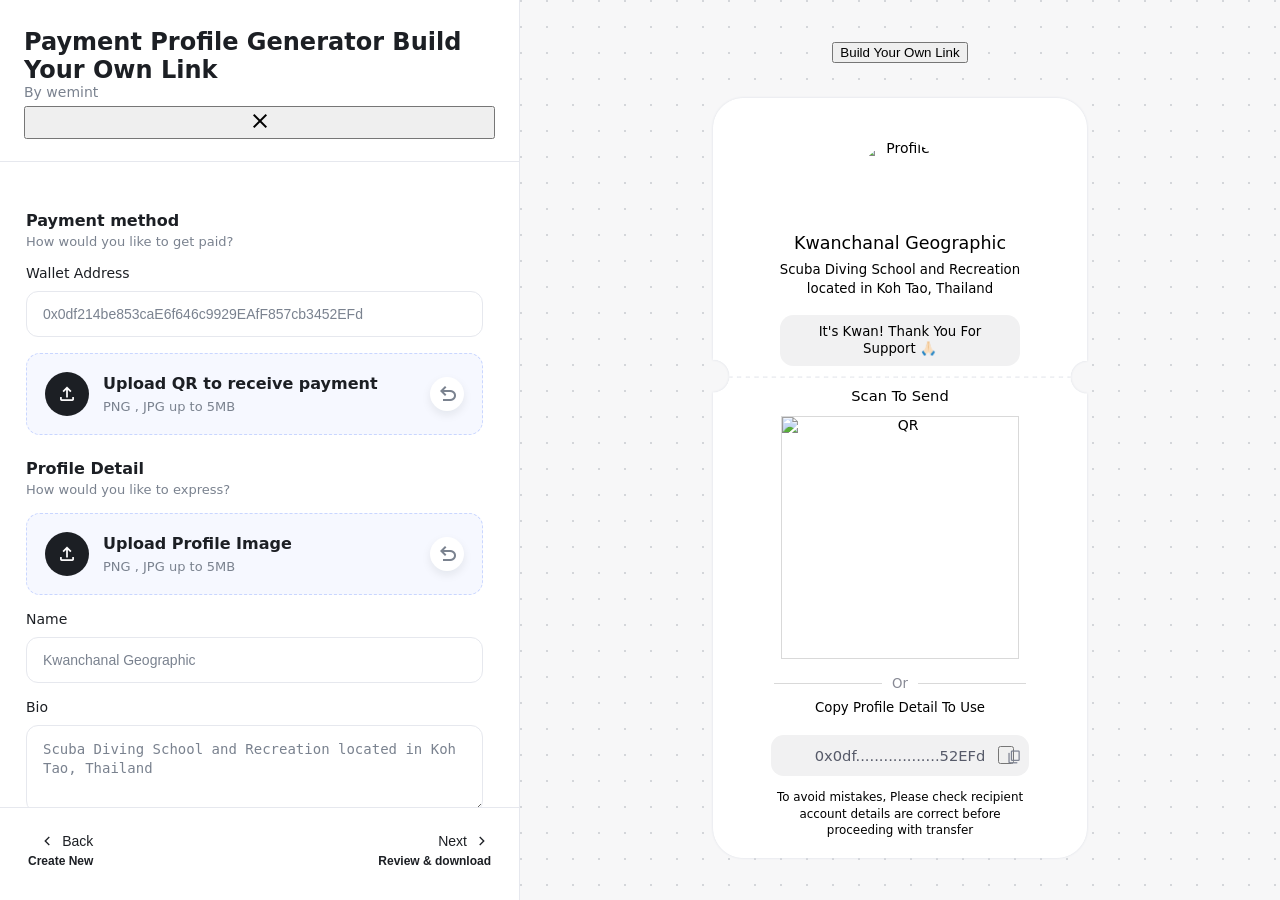
==== commit a8d58891: "Update labels and link card" ====
--- a/checkout.html
+++ b/checkout.html
@@ -3,7 +3,8 @@
   <head>
     <meta charset="UTF-8" />
     <meta name="viewport" content="width=device-width, initial-scale=1" />
-    <title>Payment Link Generator</title>
+    <title>Payment Profile Generator</title>
+    <link rel="icon" type="image/png" href="asset/favicon/checkout.png" />
     <link
       rel="stylesheet"
       href="https://fonts.googleapis.com/css2?family=Material+Symbols+Outlined:opsz,wght,FILL,GRAD@20..48,100..700,0..1,-50..200"
@@ -20,12 +21,21 @@
         <header class="sidebar__header">
           <div class="sidebar__logo">wm</div>
           <div>
-            <h1>Payment Link Generator</h1>
+            <h1>
+              Payment Profile Generator
+              <span class="hint-bubble">Build Your Own Link</span>
+            </h1>
             <p class="muted">By wemint</p>
           </div>
+          <button class="sheet-close" id="sheet-close" type="button" aria-label="Close">
+            <span class="material-symbols-outlined">close</span>
+          </button>
         </header>
 
         <div class="sidebar__body">
+          <div class="sheet-handle" aria-hidden="true">
+            <span></span>
+          </div>
           <div class="sidebar__section" data-step="form">
             <section class="block">
               <div class="block__head">
@@ -36,7 +46,7 @@
               </div>
               <label class="field">
                 <span>Wallet Address</span>
-                <input id="wallet" type="text" placeholder="0x2F3A...9b1C" />
+                <input id="wallet" type="text" placeholder="0x0df214be853caE6f646c9929EAfF857cb3452EFd" />
               </label>
               <label class="upload-card upload-card--input">
                 <input id="qr-upload" type="file" accept="image/*" />
@@ -56,7 +66,7 @@
             <section class="block">
               <div class="block__head">
                 <div>
-                  <h2>Account Detail</h2>
+                  <h2>Profile Detail</h2>
                   <p class="muted">How would you like to express?</p>
                 </div>
               </div>
@@ -75,29 +85,32 @@
               </label>
               <label class="field">
                 <span>Name</span>
-                <input id="name" type="text" placeholder="Your display name" />
+                <input id="name" type="text" placeholder="Kwanchanal Geographic" />
               </label>
               <label class="field">
                 <span>Bio</span>
-                <textarea id="bio" rows="3" placeholder="Short description or tagline"></textarea>
+                <textarea
+                  id="bio"
+                  rows="3"
+                  placeholder="Scuba Diving School and Recreation located in Koh Tao, Thailand"
+                ></textarea>
               </label>
               <label class="field">
                 <span>Message</span>
-                <textarea id="message" rows="2" placeholder="What's this payment for?"></textarea>
+                <textarea id="message" rows="2" placeholder="It's Kwan! Thank You For Support 🙏🏻"></textarea>
               </label>
             </section>
           </div>
 
           <div class="sidebar__section is-hidden" data-step="review">
             <section class="block">
-              <div class="block__head">
-                <div>
-                  <h2>Review & Share</h2>
+              <div class="block__head block__head--review">
+                <div>
+                  <h2>Your Link is Here</h2>
                   <p class="muted">Copy or share your payment link.</p>
                 </div>
               </div>
               <label class="field">
-                <span>Share link</span>
                 <input id="share-link" type="text" readonly value="wemint.link/kwanchanal" />
               </label>
               <div class="share-actions">
@@ -109,32 +122,37 @@
                   <span class="material-symbols-outlined">share</span>
                   Share link
                 </button>
-                <button class="share-btn ghost" id="download-btn" type="button">
+                <button class="share-btn share-btn--primary" id="download-btn" type="button">
                   <span class="material-symbols-outlined">download</span>
                   Download image
                 </button>
               </div>
-              <p class="muted share-note">Share to recipient transfer for easy payment.</p>
             </section>
           </div>
         </div>
 
         <div class="sidebar__footer">
-          <button class="nav-btn" id="btn-back" type="button">
-            <span class="material-symbols-outlined">chevron_left</span>
-            Back
-          </button>
-          <button class="nav-btn nav-btn--stack" id="btn-next" type="button">
+          <button class="nav-btn nav-btn--stack nav-btn--left is-hidden" id="btn-back" type="button">
+            <span class="nav-btn__top">
+              <span class="material-symbols-outlined">chevron_left</span>
+              Back
+            </span>
+            <span class="nav-btn__sub">Create New</span>
+          </button>
+          <button class="nav-btn nav-btn--stack nav-btn--right" id="btn-next" type="button">
             <span class="nav-btn__top">
               Next
               <span class="material-symbols-outlined">chevron_right</span>
             </span>
-            <span class="nav-btn__sub">Review & Share</span>
+            <span class="nav-btn__sub">Review & download</span>
           </button>
         </div>
       </aside>
 
       <main class="canvas">
+        <button class="sheet-toggle" id="sheet-open" type="button">
+          Build Your Own Link
+        </button>
         <div class="phone">
           <div class="preview-card">
             <img class="preview-card__bg" src="asset/phone-bg2.png" alt="" />
@@ -161,10 +179,17 @@
                   <span class="preview-or__text">Or</span>
                   <span class="preview-or__line"></span>
                 </div>
-                <p class="preview-copy-title">Copy Account Detail To Use</p>
+                <p class="preview-copy-title">Copy Profile Detail To Use</p>
                 <div class="preview-pill">
                   <span id="preview-wallet">0x0df..................52EFd</span>
-                  <span class="material-symbols-outlined preview-copy-icon" aria-hidden="true">content_copy</span>
+                  <button
+                    class="material-symbols-outlined preview-copy-icon"
+                    type="button"
+                    data-copy="#preview-wallet"
+                    aria-label="Copy wallet address"
+                  >
+                    content_copy
+                  </button>
                 </div>
                 <p class="preview-note">
                   To avoid mistakes, Please check recipient account details are correct before proceeding with transfer
